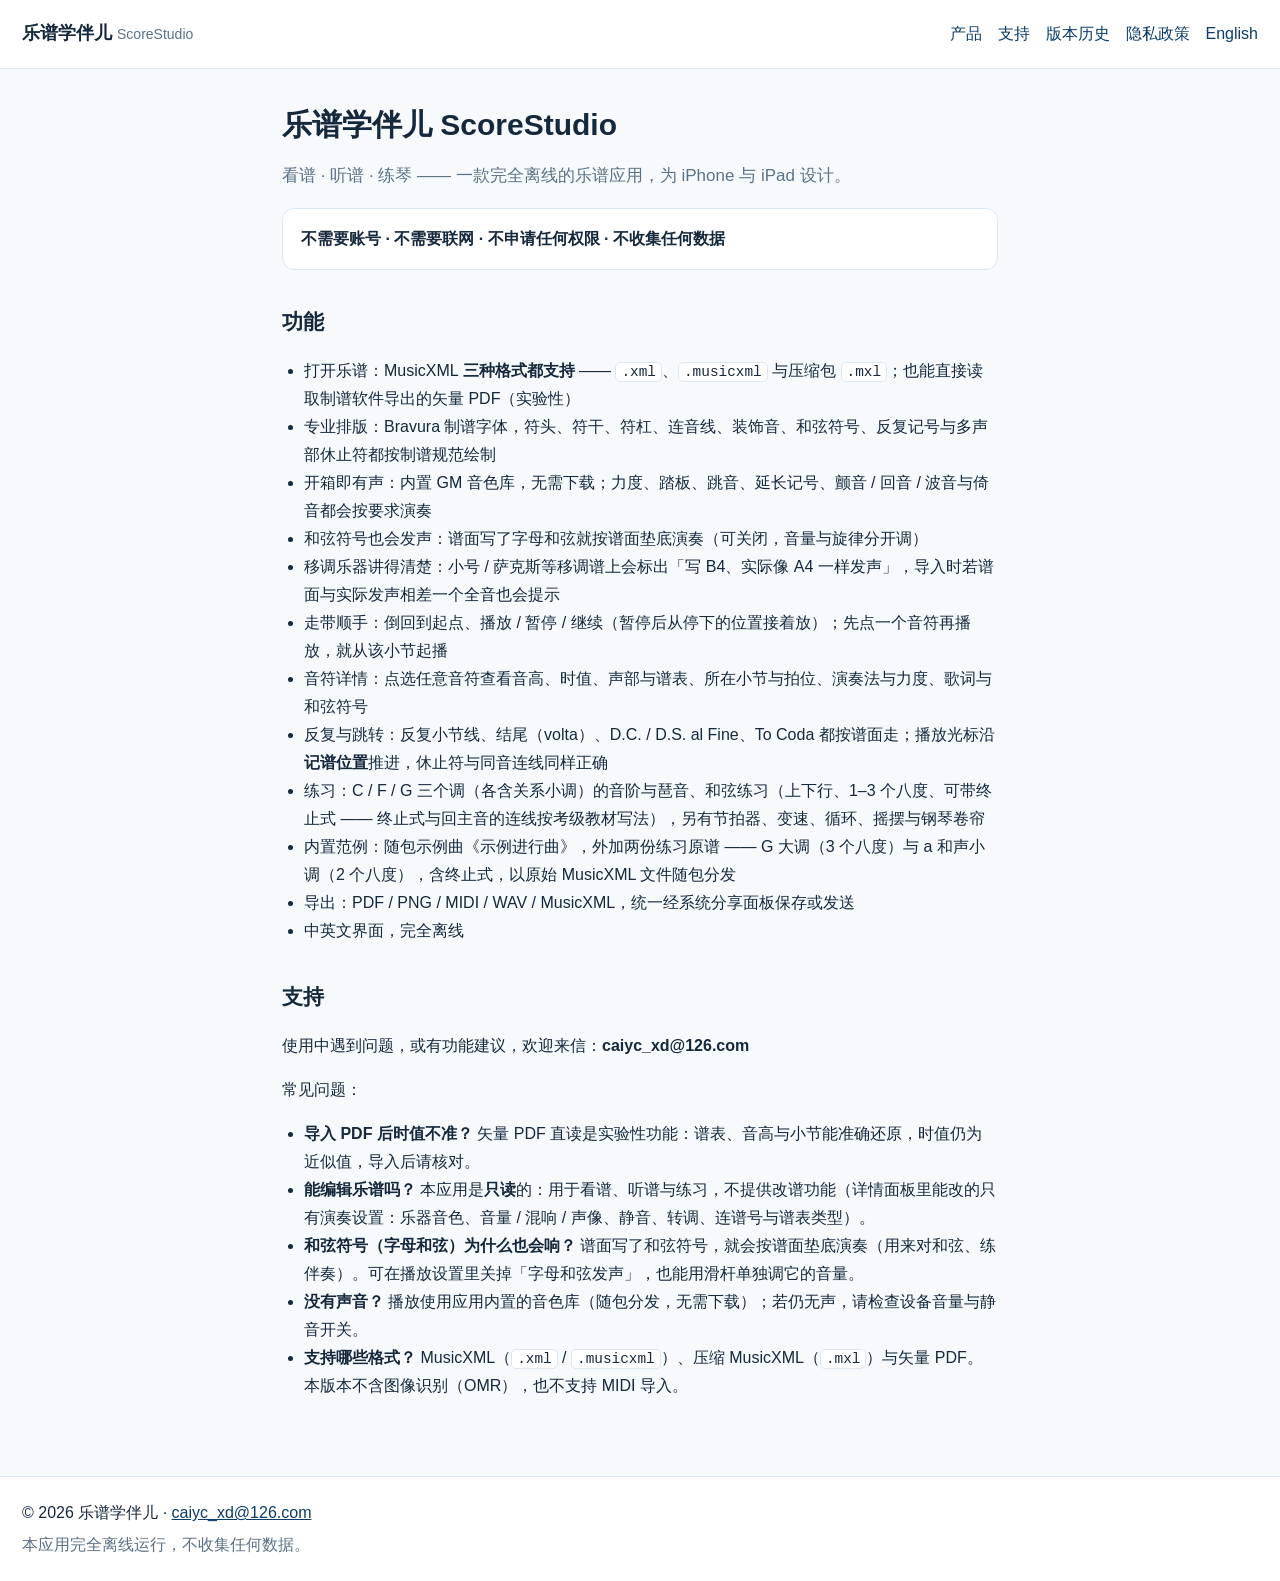
==== index.html @ 413342dc "生产站点：新增版本历史页（记录 1.0 build 8 为原生产版本、1.1 build 1 为待发布），并只注入导航链接（其余内容保持旧版不动）" ====
<!DOCTYPE html>
<html lang="zh-CN">
<head>
<meta charset="utf-8">
<meta name="viewport" content="width=device-width, initial-scale=1">
<title>乐谱学伴儿 ScoreStudio</title>
<meta name="description" content="完全离线的乐谱应用：看谱、听谱、练琴。">
<link rel="stylesheet" href="style.css">
</head>
<body>
<header class="site">
  <a class="brand" href="index.html">乐谱学伴儿 <span>ScoreStudio</span></a>
  <nav>
    <a href="product.html">产品</a>
    <a href="index.html">支持</a>
    <a href="history.html">版本历史</a>
    <a href="privacy.html">隐私政策</a>
    <a href="privacy-en.html">English</a>
  </nav>
</header>
<main>
<h1>乐谱学伴儿 ScoreStudio</h1>
<p class="lead">看谱 · 听谱 · 练琴 —— 一款完全离线的乐谱应用，为 iPhone 与 iPad 设计。</p>
<div class="card">
<strong>不需要账号 · 不需要联网 · 不申请任何权限 · 不收集任何数据</strong>
</div>
<h2>功能</h2>
<ul>
<li>打开乐谱：MusicXML <strong>三种格式都支持</strong> —— <code>.xml</code>、<code>.musicxml</code> 与压缩包 <code>.mxl</code>；也能直接读取制谱软件导出的矢量 PDF（实验性）</li>
<li>专业排版：Bravura 制谱字体，符头、符干、符杠、连音线、装饰音、和弦符号、反复记号与多声部休止符都按制谱规范绘制</li>
<li>开箱即有声：内置 GM 音色库，无需下载；力度、踏板、跳音、延长记号、颤音 / 回音 / 波音与倚音都会按要求演奏</li>
<li>和弦符号也会发声：谱面写了字母和弦就按谱面垫底演奏（可关闭，音量与旋律分开调）</li>
<li>移调乐器讲得清楚：小号 / 萨克斯等移调谱上会标出「写 B4、实际像 A4 一样发声」，导入时若谱面与实际发声相差一个全音也会提示</li>
<li>走带顺手：倒回到起点、播放 / 暂停 / 继续（暂停后从停下的位置接着放）；先点一个音符再播放，就从该小节起播</li>
<li>音符详情：点选任意音符查看音高、时值、声部与谱表、所在小节与拍位、演奏法与力度、歌词与和弦符号</li>
<li>反复与跳转：反复小节线、结尾（volta）、D.C. / D.S. al Fine、To Coda 都按谱面走；播放光标沿<strong>记谱位置</strong>推进，休止符与同音连线同样正确</li>
<li>练习：C / F / G 三个调（各含关系小调）的音阶与琶音、和弦练习（上下行、1–3 个八度、可带终止式 —— 终止式与回主音的连线按考级教材写法），另有节拍器、变速、循环、摇摆与钢琴卷帘</li>
<li>内置范例：随包示例曲《示例进行曲》，外加两份练习原谱 —— G 大调（3 个八度）与 a 和声小调（2 个八度），含终止式，以原始 MusicXML 文件随包分发</li>
<li>导出：PDF / PNG / MIDI / WAV / MusicXML，统一经系统分享面板保存或发送</li>
<li>中英文界面，完全离线</li>
</ul>
<h2>支持</h2>
<p>使用中遇到问题，或有功能建议，欢迎来信：<strong>caiyc_xd@126.com</strong></p>
<p>常见问题：</p>
<ul>
<li><strong>导入 PDF 后时值不准？</strong> 矢量 PDF 直读是实验性功能：谱表、音高与小节能准确还原，时值仍为近似值，导入后请核对。</li>
<li><strong>能编辑乐谱吗？</strong> 本应用是<strong>只读</strong>的：用于看谱、听谱与练习，不提供改谱功能（详情面板里能改的只有演奏设置：乐器音色、音量 / 混响 / 声像、静音、转调、连谱号与谱表类型）。</li>
<li><strong>和弦符号（字母和弦）为什么也会响？</strong> 谱面写了和弦符号，就会按谱面垫底演奏（用来对和弦、练伴奏）。可在播放设置里关掉「字母和弦发声」，也能用滑杆单独调它的音量。</li>
<li><strong>没有声音？</strong> 播放使用应用内置的音色库（随包分发，无需下载）；若仍无声，请检查设备音量与静音开关。</li>
<li><strong>支持哪些格式？</strong> MusicXML（<code>.xml</code> / <code>.musicxml</code>）、压缩 MusicXML（<code>.mxl</code>）与矢量 PDF。本版本不含图像识别（OMR），也不支持 MIDI 导入。</li>
</ul>
</main>
<footer class="site">
  <p>© 2026 乐谱学伴儿 · <a href="mailto:caiyc_xd@126.com">caiyc_xd@126.com</a></p>
  <p class="muted">本应用完全离线运行，不收集任何数据。</p>
</footer>
</body>
</html>
---- style.css ----
/* 乐谱学伴儿 站点样式：轻量、无依赖、深浅色自适应 */
:root {
  --bg: #f7fafd; --fg: #16283c; --muted: #5b7186;
  --accent: #0b3c6b; --card: #ffffff; --line: #dbe6f1;
}
@media (prefers-color-scheme: dark) {
  :root { --bg:#0f1720; --fg:#e6eef7; --muted:#9fb3c8; --accent:#8ec5ff; --card:#16212c; --line:#24313d; }
}
* { box-sizing: border-box; }
body {
  margin: 0; background: var(--bg); color: var(--fg);
  font: 16px/1.75 -apple-system, "SF Pro Text", "PingFang SC", "Helvetica Neue", sans-serif;
}
header.site, footer.site {
  display: flex; gap: 16px; align-items: baseline; flex-wrap: wrap;
  padding: 18px 22px; border-bottom: 1px solid var(--line); background: var(--card);
}
footer.site { border-bottom: 0; border-top: 1px solid var(--line); display: block; color: var(--muted); }
.brand { font-weight: 700; font-size: 18px; color: var(--fg); text-decoration: none; }
.brand span { color: var(--muted); font-weight: 400; font-size: 14px; }
header nav { margin-left: auto; display: flex; gap: 16px; }
header nav a { color: var(--accent); text-decoration: none; }
main { max-width: 760px; margin: 0 auto; padding: 28px 22px 60px; }
img { max-width: 100%; height: auto; border-radius: 10px; border: 1px solid var(--line);
      margin: 10px 0; display: block; }
h1 { font-size: 30px; line-height: 1.3; margin: 8px 0 6px; }
h2 { font-size: 21px; margin: 34px 0 10px; }
h3 { font-size: 17px; margin: 24px 0 8px; }
p, li { color: var(--fg); }
code { background: var(--card); border: 1px solid var(--line); border-radius: 5px; padding: 1px 5px; font-size: 90%; }
a { color: var(--accent); }
ul { padding-left: 22px; }
.lead { color: var(--muted); font-size: 17px; }
.card {
  background: var(--card); border: 1px solid var(--line); border-radius: 12px;
  padding: 16px 18px; margin: 18px 0;
}
.muted { color: var(--muted); }
footer.site p { margin: 4px 0; }
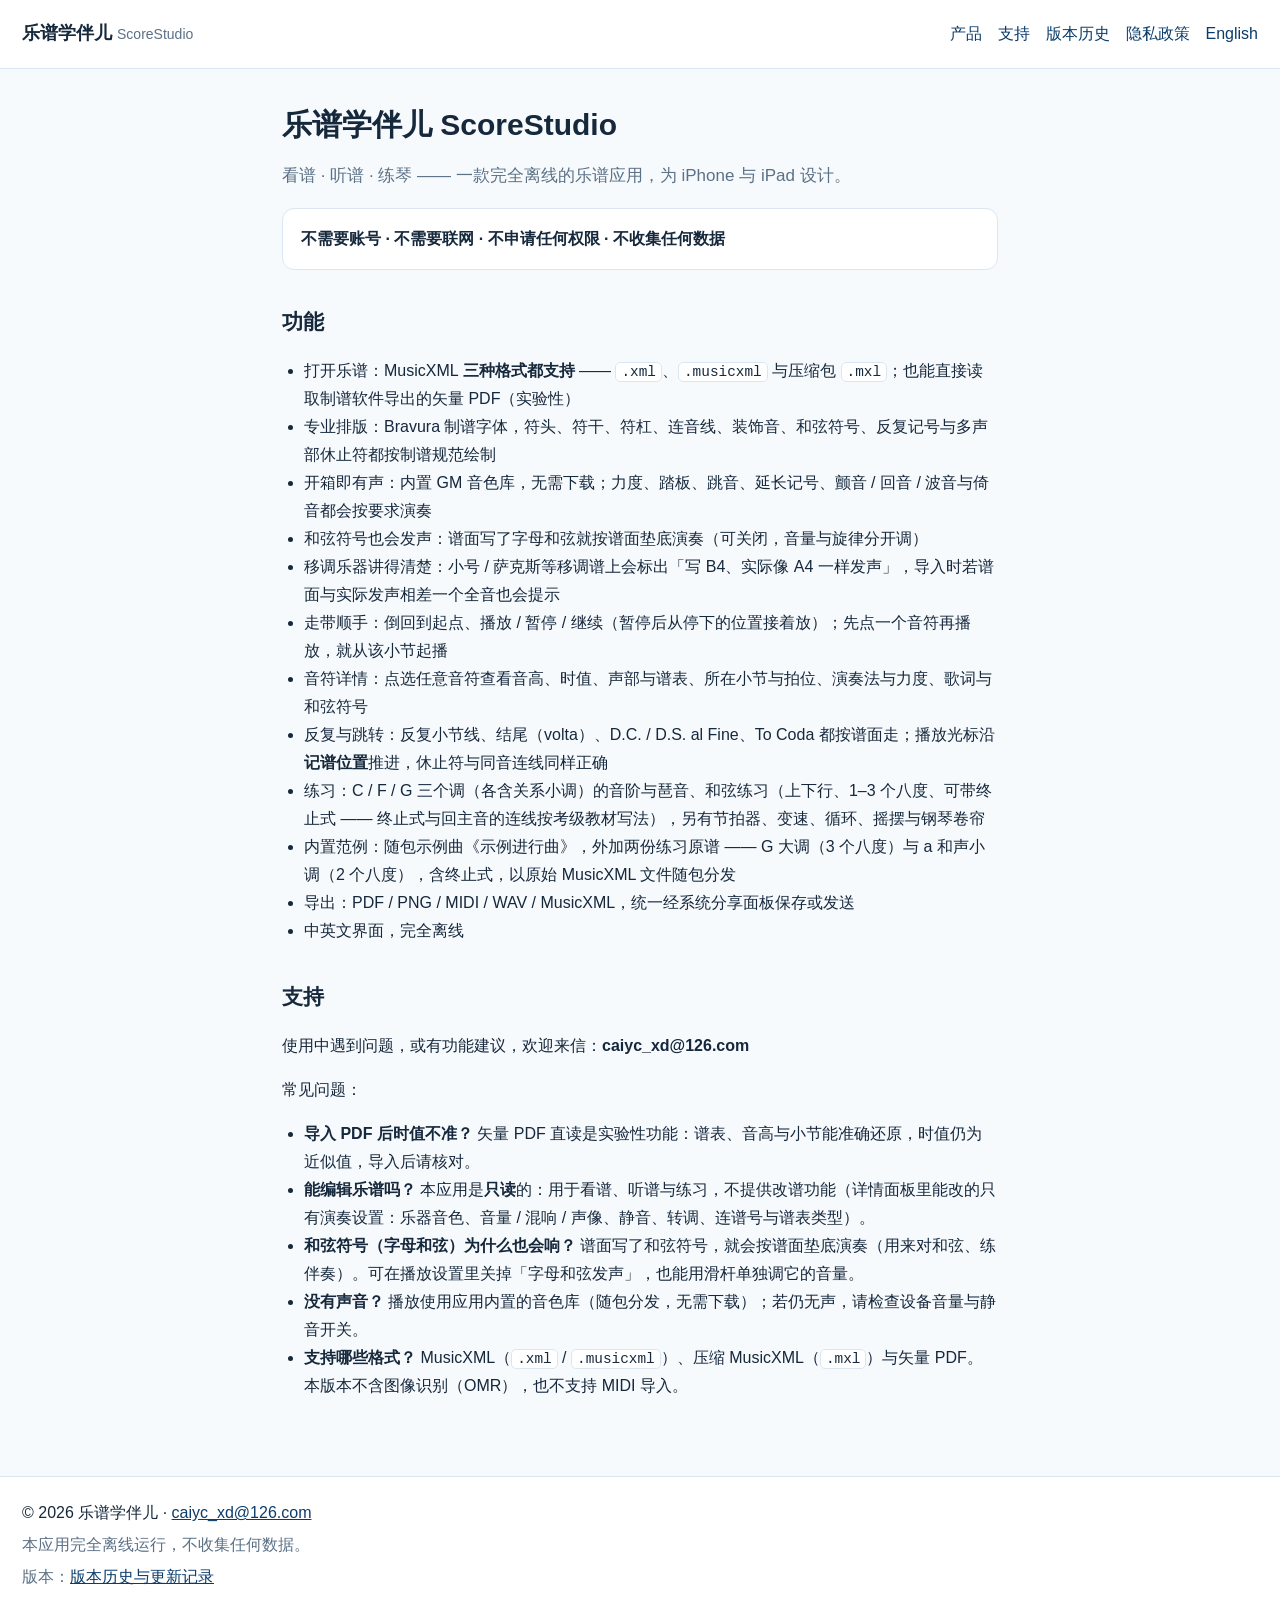
==== commit 352aae90: "部署：2026-10-04 16:03 由 Tools/Pages/build.py 生成" ====
--- a/index.html
+++ b/index.html
@@ -53,6 +53,7 @@
 <footer class="site">
   <p>© 2026 乐谱学伴儿 · <a href="mailto:caiyc_xd@126.com">caiyc_xd@126.com</a></p>
   <p class="muted">本应用完全离线运行，不收集任何数据。</p>
+  <p class="muted">版本：<a href="history.html">版本历史与更新记录</a></p>
 </footer>
 </body>
 </html>
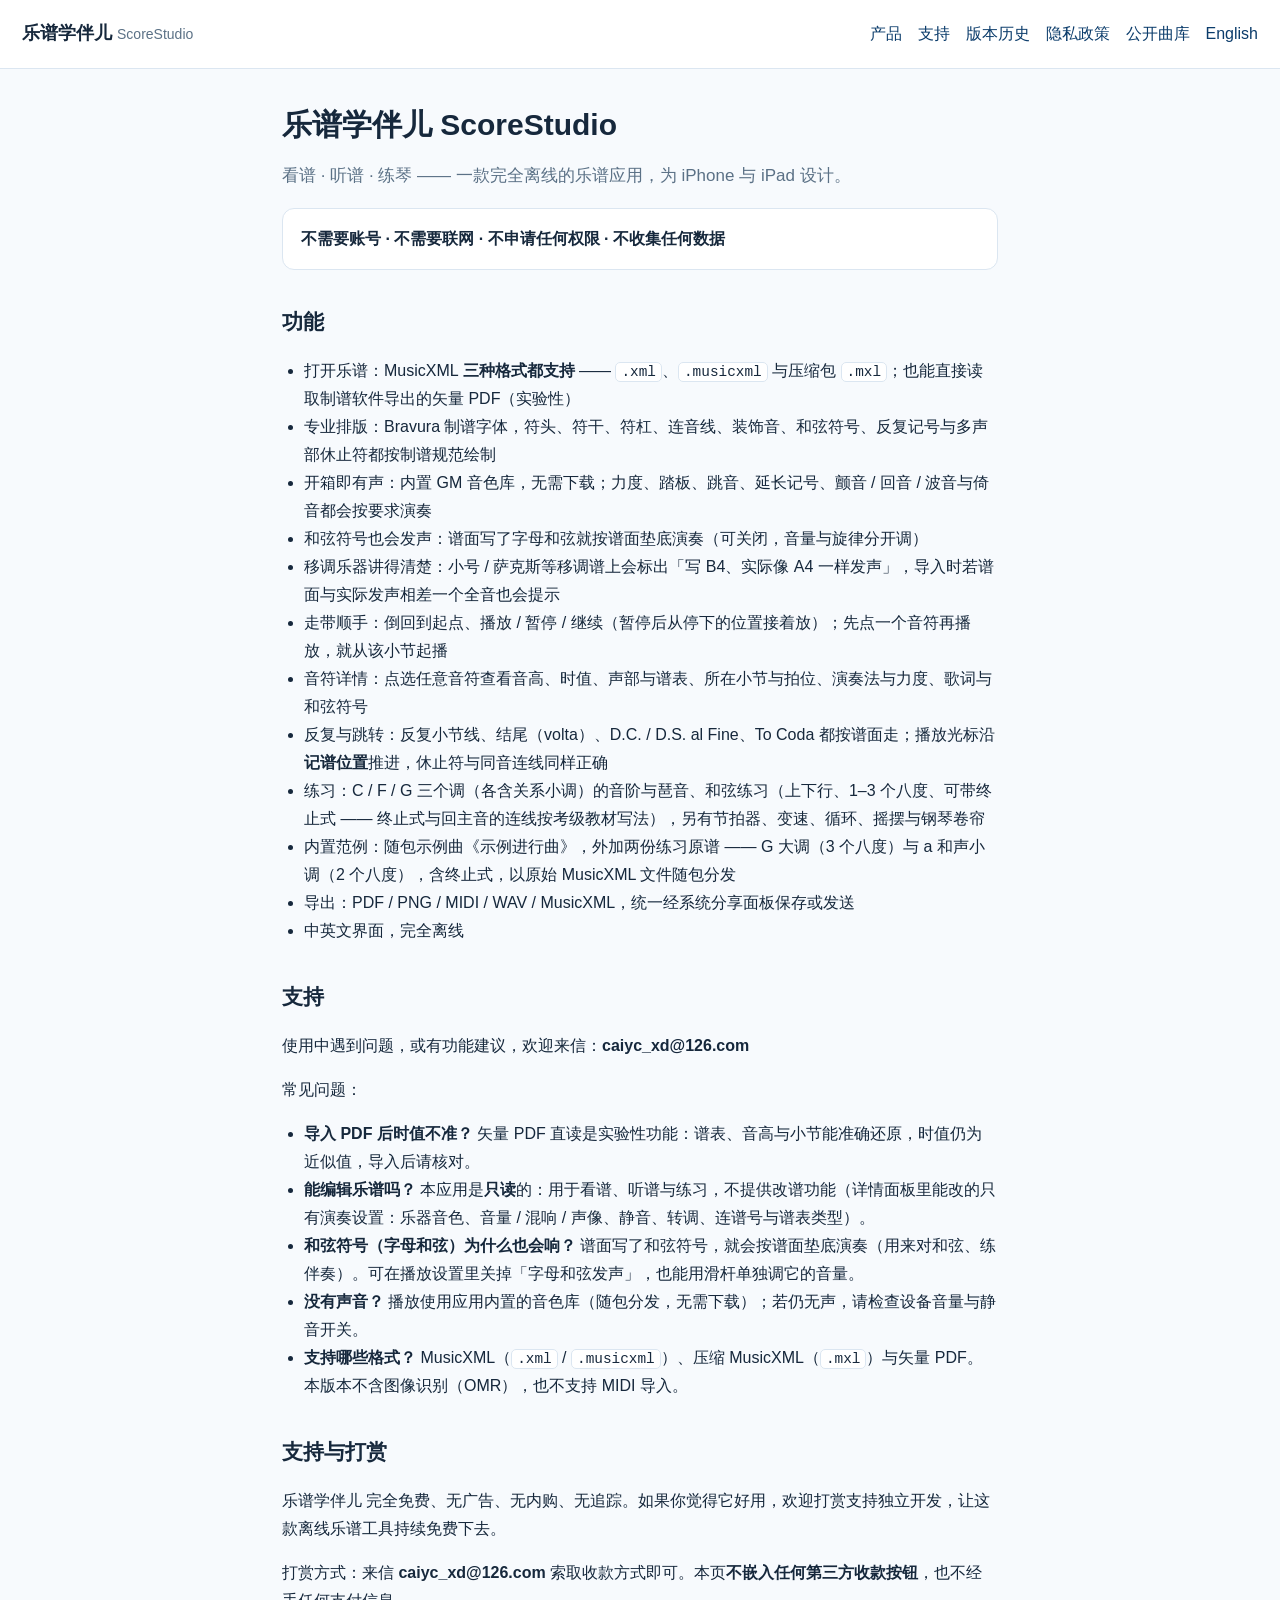
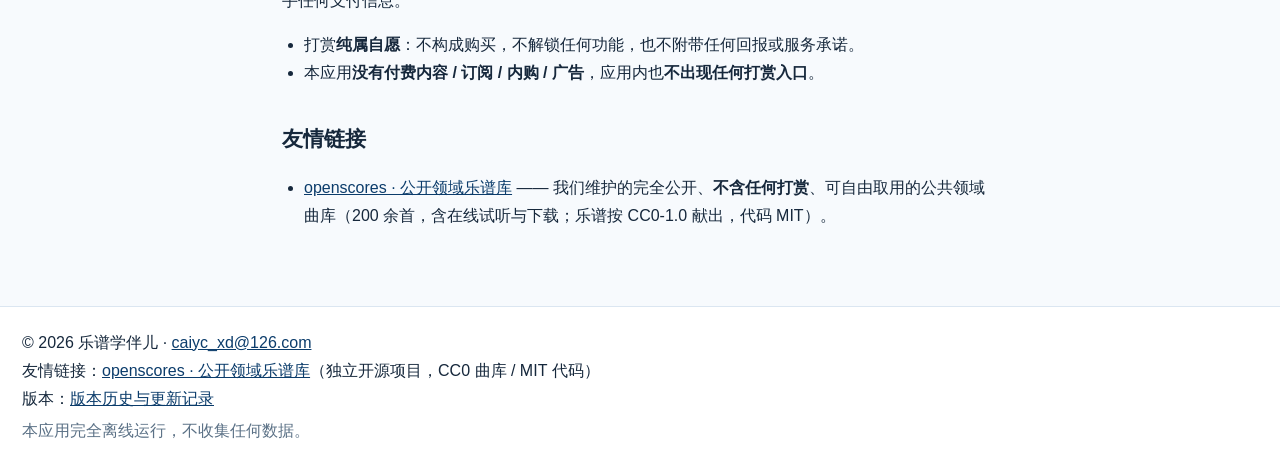
==== commit 5eb42f51: "部署：2026-10-05 23:28 由 Tools/Pages/build.py 生成" ====
--- a/index.html
+++ b/index.html
@@ -15,6 +15,7 @@
     <a href="index.html">支持</a>
     <a href="history.html">版本历史</a>
     <a href="privacy.html">隐私政策</a>
+    <a href="https://caiyc-xd.github.io/openscores/" rel="noopener">公开曲库</a>
     <a href="privacy-en.html">English</a>
   </nav>
 </header>
@@ -49,11 +50,21 @@
 <li><strong>没有声音？</strong> 播放使用应用内置的音色库（随包分发，无需下载）；若仍无声，请检查设备音量与静音开关。</li>
 <li><strong>支持哪些格式？</strong> MusicXML（<code>.xml</code> / <code>.musicxml</code>）、压缩 MusicXML（<code>.mxl</code>）与矢量 PDF。本版本不含图像识别（OMR），也不支持 MIDI 导入。</li>
 </ul>
+<h2>支持与打赏</h2>
+<p>乐谱学伴儿 完全免费、无广告、无内购、无追踪。如果你觉得它好用，欢迎打赏支持独立开发，让这款离线乐谱工具持续免费下去。</p>
+<p>打赏方式：来信 <strong>caiyc_xd@126.com</strong> 索取收款方式即可。本页<strong>不嵌入任何第三方收款按钮</strong>，也不经手任何支付信息。</p>
+<ul>
+<li>打赏<strong>纯属自愿</strong>：不构成购买，不解锁任何功能，也不附带任何回报或服务承诺。</li>
+<li>本应用<strong>没有付费内容 / 订阅 / 内购 / 广告</strong>，应用内也<strong>不出现任何打赏入口</strong>。</li>
+</ul>
+<h2>友情链接</h2>
+<ul>
+<li><a href="https://caiyc-xd.github.io/openscores/">openscores · 公开领域乐谱库</a> —— 我们维护的完全公开、<strong>不含任何打赏</strong>、可自由取用的公共领域曲库（200 余首，含在线试听与下载；乐谱按 CC0-1.0 献出，代码 MIT）。</li>
+</ul>
 </main>
 <footer class="site">
-  <p>© 2026 乐谱学伴儿 · <a href="mailto:caiyc_xd@126.com">caiyc_xd@126.com</a></p>
+  <p>© 2026 乐谱学伴儿 · <a href="mailto:caiyc_xd@126.com">caiyc_xd@126.com</a><br>友情链接：<a href="https://caiyc-xd.github.io/openscores/" rel="noopener">openscores · 公开领域乐谱库</a>（独立开源项目，CC0 曲库 / MIT 代码）<br>版本：<a href="history.html">版本历史与更新记录</a></p>
   <p class="muted">本应用完全离线运行，不收集任何数据。</p>
-  <p class="muted">版本：<a href="history.html">版本历史与更新记录</a></p>
 </footer>
 </body>
 </html>
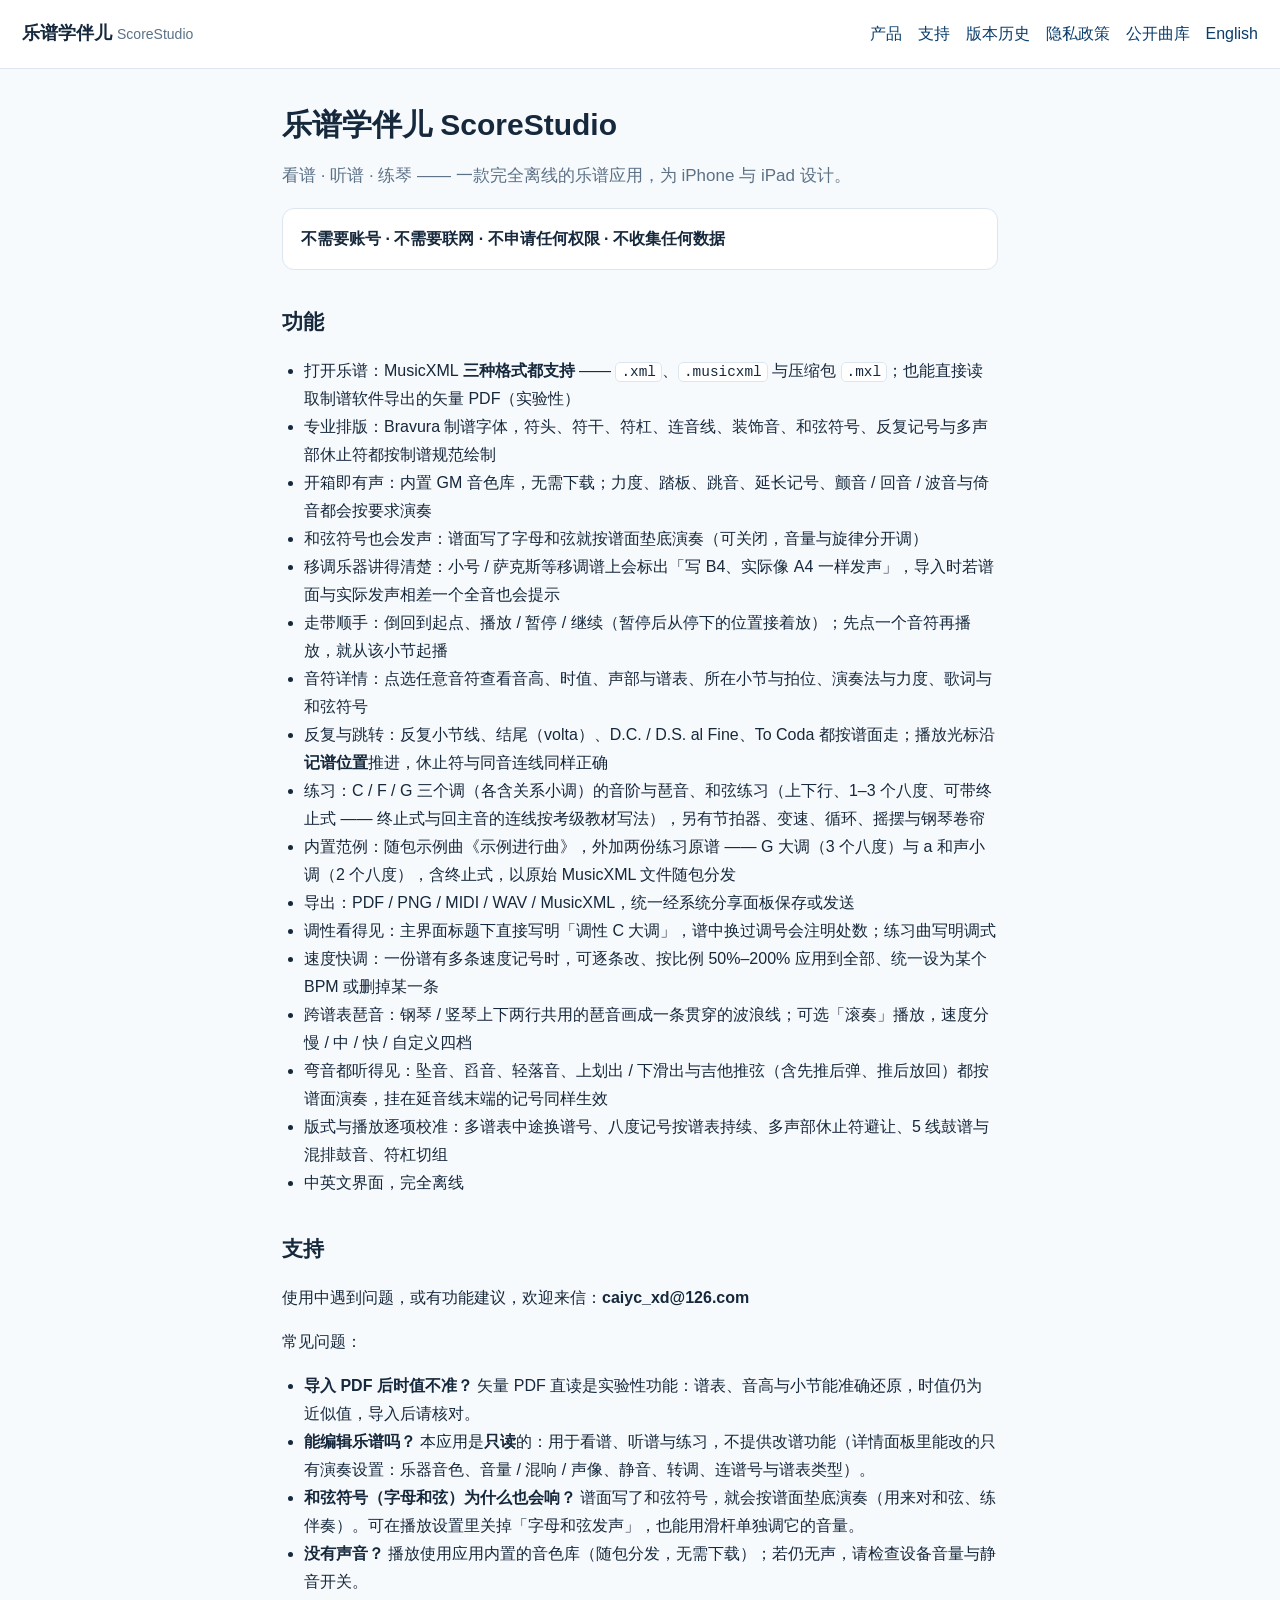
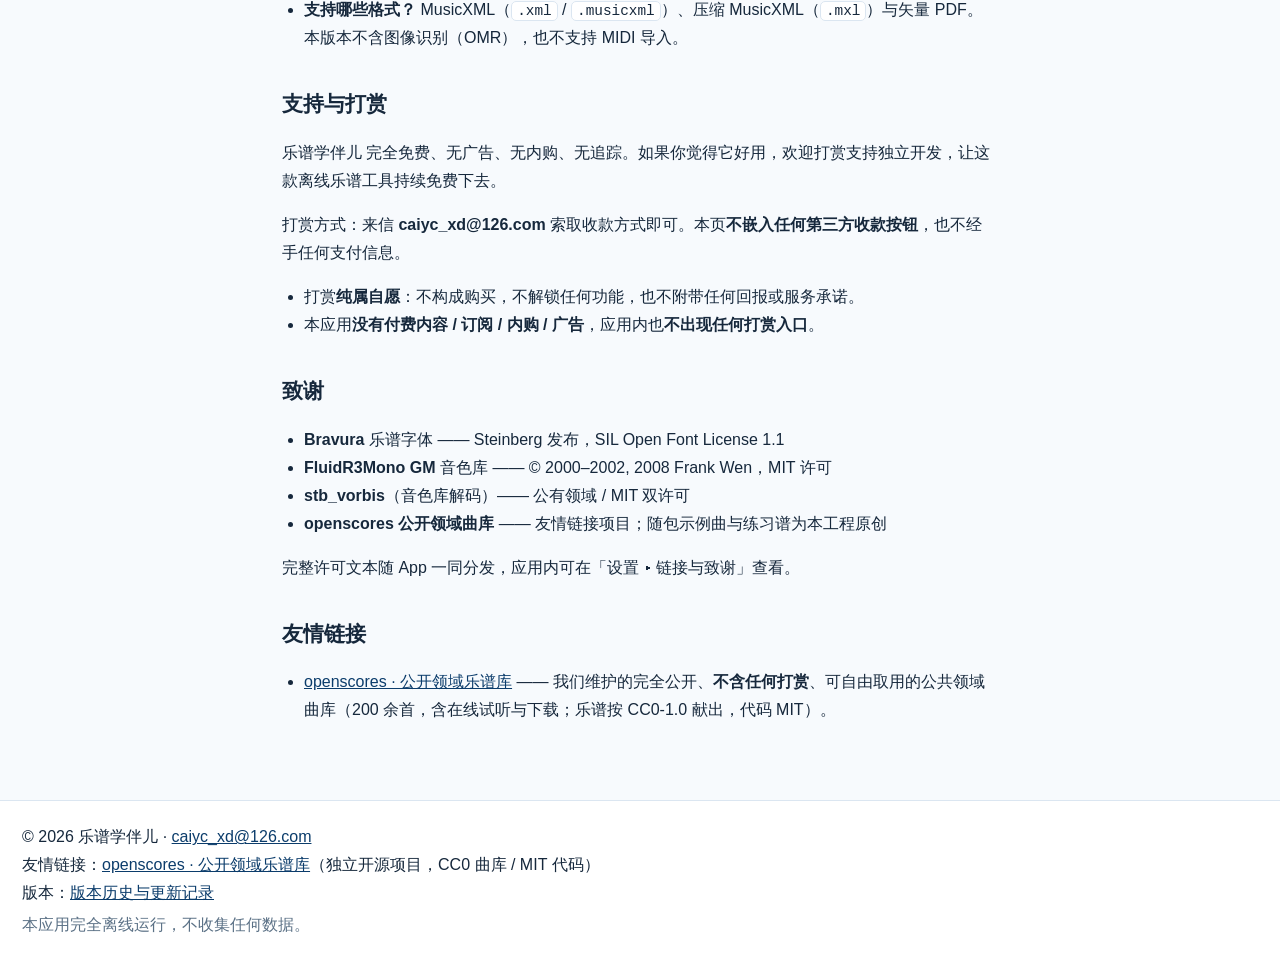
==== commit 6c8fb3d3: "部署：2026-11-14 21:13 由 Tools/Pages/build.py 生成" ====
--- a/index.html
+++ b/index.html
@@ -6,6 +6,25 @@
 <title>乐谱学伴儿 ScoreStudio</title>
 <meta name="description" content="完全离线的乐谱应用：看谱、听谱、练琴。">
 <link rel="stylesheet" href="style.css">
+<link rel="icon" href="data:image/svg+xml,%3Csvg xmlns='http://www.w3.org/2000/svg' viewBox='0 0 64 64'%3E%3Crect width='64' height='64' rx='14' fill='%230b3c6b'/%3E%3Ctext x='32' y='47' font-size='40' text-anchor='middle' fill='%23ffffff'%3E%E2%99%AA%3C/text%3E%3C/svg%3E">
+<meta name="referrer-policy" content="strict-origin-when-cross-origin">
+<meta name="theme-color" media="(prefers-color-scheme: light)" content="#f7fafd">
+<meta name="theme-color" media="(prefers-color-scheme: dark)" content="#0f1720">
+<link rel="canonical" href="https://caiyc-xd.github.io/ss-privacy/">
+<link rel="alternate" hreflang="en" href="https://caiyc-xd.github.io/ss-privacy/support-en.html">
+<link rel="alternate" hreflang="zh-CN" href="https://caiyc-xd.github.io/ss-privacy/">
+<meta property="og:type" content="website">
+<meta property="og:site_name" content="乐谱学伴儿 ScoreStudio">
+<meta property="og:title" content="乐谱学伴儿 ScoreStudio">
+<meta property="og:description" content="完全离线的乐谱应用：看谱、听谱、练琴。">
+<meta property="og:url" content="https://caiyc-xd.github.io/ss-privacy/">
+<meta property="og:image" content="https://caiyc-xd.github.io/ss-privacy/og-image.png">
+<meta property="og:image:width" content="1200">
+<meta property="og:image:height" content="630">
+<meta property="og:image:alt" content="乐谱学伴儿 ScoreStudio">
+<meta property="og:locale" content="zh_CN">
+<meta property="og:locale:alternate" content="en_US">
+<meta name="twitter:card" content="summary_large_image">
 </head>
 <body>
 <header class="site">
@@ -16,7 +35,7 @@
     <a href="history.html">版本历史</a>
     <a href="privacy.html">隐私政策</a>
     <a href="https://caiyc-xd.github.io/openscores/" rel="noopener">公开曲库</a>
-    <a href="privacy-en.html">English</a>
+    <a href="support-en.html">English</a>
   </nav>
 </header>
 <main>
@@ -38,6 +57,11 @@
 <li>练习：C / F / G 三个调（各含关系小调）的音阶与琶音、和弦练习（上下行、1–3 个八度、可带终止式 —— 终止式与回主音的连线按考级教材写法），另有节拍器、变速、循环、摇摆与钢琴卷帘</li>
 <li>内置范例：随包示例曲《示例进行曲》，外加两份练习原谱 —— G 大调（3 个八度）与 a 和声小调（2 个八度），含终止式，以原始 MusicXML 文件随包分发</li>
 <li>导出：PDF / PNG / MIDI / WAV / MusicXML，统一经系统分享面板保存或发送</li>
+<li>调性看得见：主界面标题下直接写明「调性 C 大调」，谱中换过调号会注明处数；练习曲写明调式</li>
+<li>速度快调：一份谱有多条速度记号时，可逐条改、按比例 50%–200% 应用到全部、统一设为某个 BPM 或删掉某一条</li>
+<li>跨谱表琶音：钢琴 / 竖琴上下两行共用的琶音画成一条贯穿的波浪线；可选「滚奏」播放，速度分慢 / 中 / 快 / 自定义四档</li>
+<li>弯音都听得见：坠音、舀音、轻落音、上划出 / 下滑出与吉他推弦（含先推后弹、推后放回）都按谱面演奏，挂在延音线末端的记号同样生效</li>
+<li>版式与播放逐项校准：多谱表中途换谱号、八度记号按谱表持续、多声部休止符避让、5 线鼓谱与混排鼓音、符杠切组</li>
 <li>中英文界面，完全离线</li>
 </ul>
 <h2>支持</h2>
@@ -57,6 +81,14 @@
 <li>打赏<strong>纯属自愿</strong>：不构成购买，不解锁任何功能，也不附带任何回报或服务承诺。</li>
 <li>本应用<strong>没有付费内容 / 订阅 / 内购 / 广告</strong>，应用内也<strong>不出现任何打赏入口</strong>。</li>
 </ul>
+<h2>致谢</h2>
+<ul>
+<li><strong>Bravura</strong> 乐谱字体 —— Steinberg 发布，SIL Open Font License 1.1</li>
+<li><strong>FluidR3Mono GM</strong> 音色库 —— © 2000–2002, 2008 Frank Wen，MIT 许可</li>
+<li><strong>stb_vorbis</strong>（音色库解码）—— 公有领域 / MIT 双许可</li>
+<li><strong>openscores 公开领域曲库</strong> —— 友情链接项目；随包示例曲与练习谱为本工程原创</li>
+</ul>
+<p>完整许可文本随 App 一同分发，应用内可在「设置 ▸ 链接与致谢」查看。</p>
 <h2>友情链接</h2>
 <ul>
 <li><a href="https://caiyc-xd.github.io/openscores/">openscores · 公开领域乐谱库</a> —— 我们维护的完全公开、<strong>不含任何打赏</strong>、可自由取用的公共领域曲库（200 余首，含在线试听与下载；乐谱按 CC0-1.0 献出，代码 MIT）。</li>
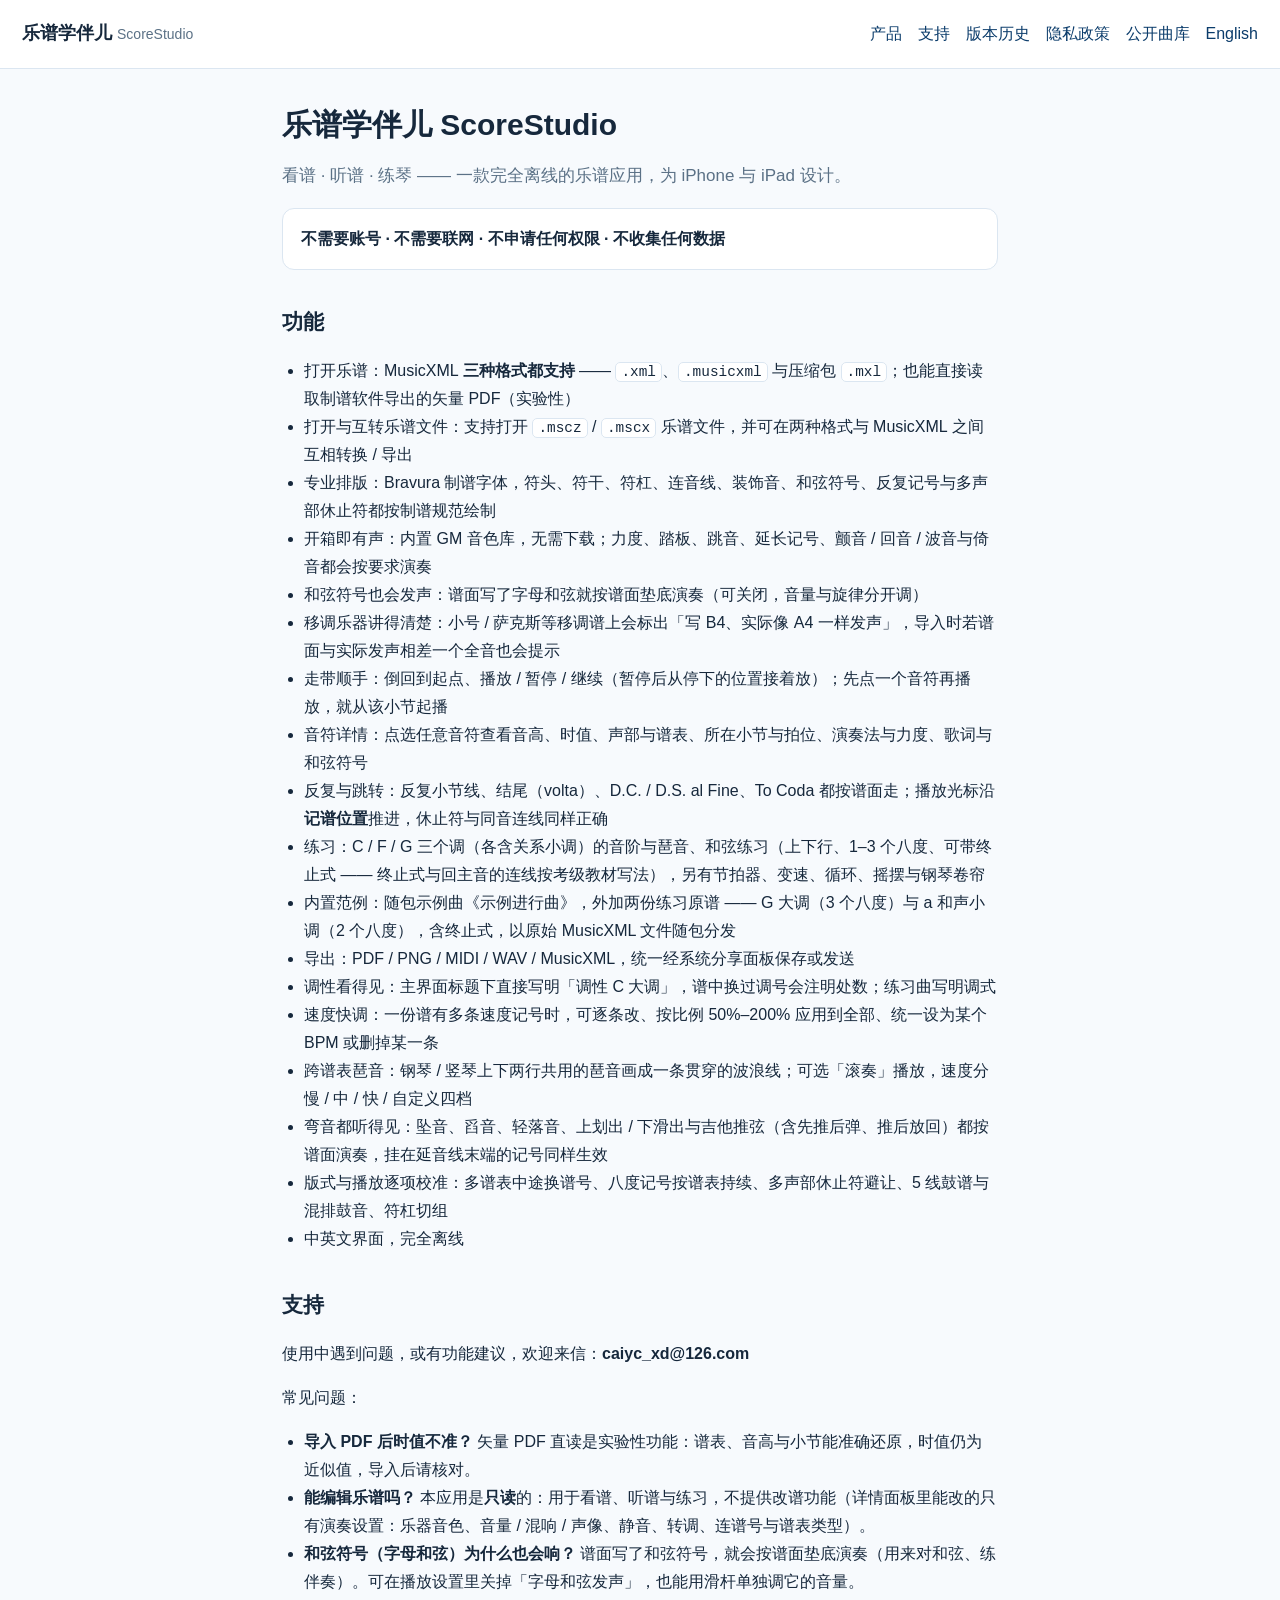
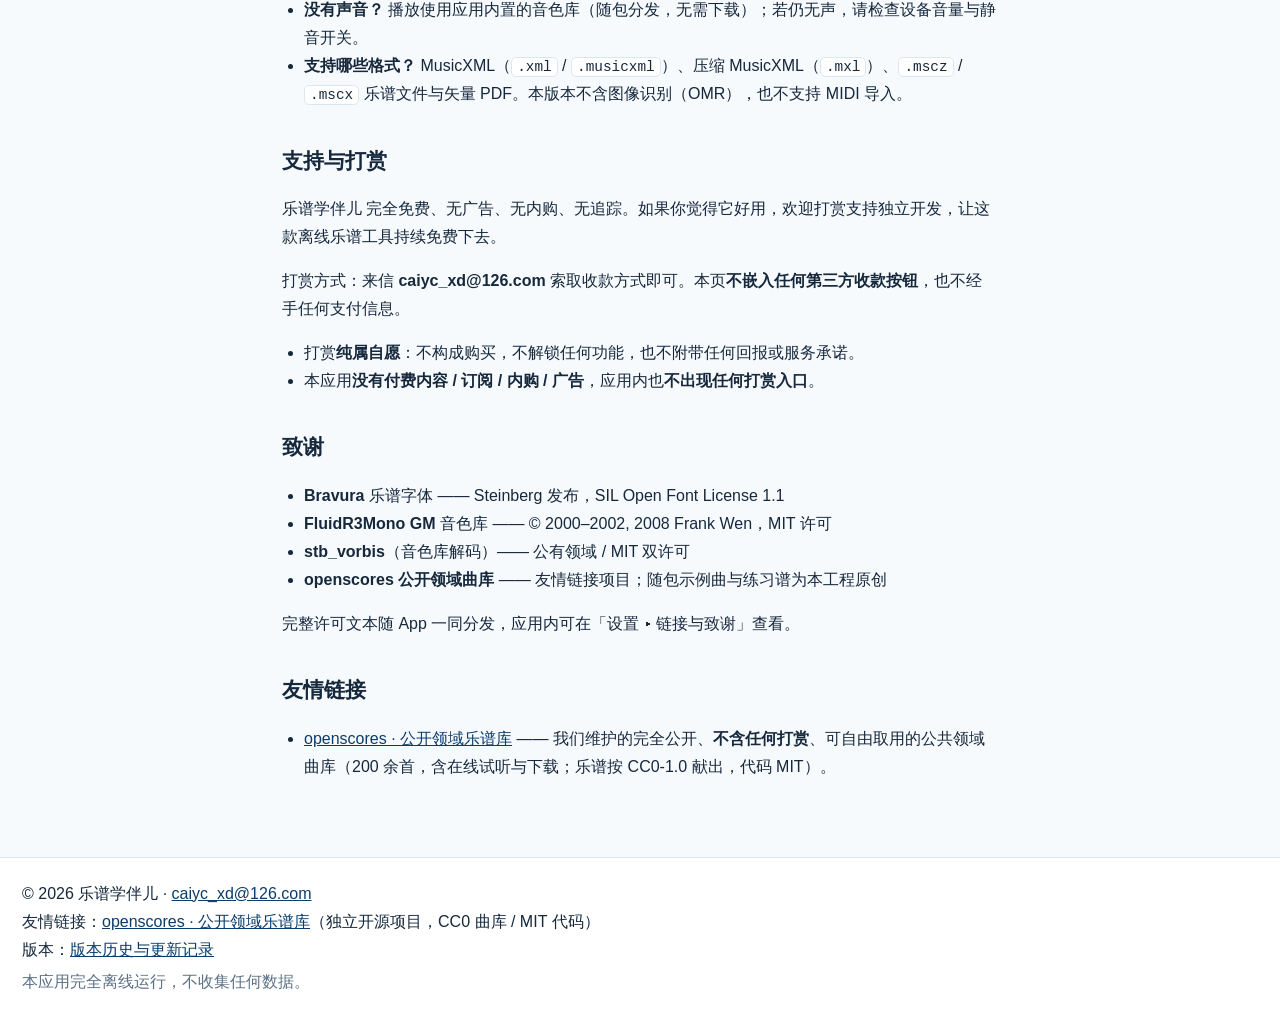
==== commit c3180817: "部署：2026-11-14 21:29 由 Tools/Pages/build.py 生成" ====
--- a/index.html
+++ b/index.html
@@ -47,6 +47,7 @@
 <h2>功能</h2>
 <ul>
 <li>打开乐谱：MusicXML <strong>三种格式都支持</strong> —— <code>.xml</code>、<code>.musicxml</code> 与压缩包 <code>.mxl</code>；也能直接读取制谱软件导出的矢量 PDF（实验性）</li>
+<li>打开与互转乐谱文件：支持打开 <code>.mscz</code> / <code>.mscx</code> 乐谱文件，并可在两种格式与 MusicXML 之间互相转换 / 导出</li>
 <li>专业排版：Bravura 制谱字体，符头、符干、符杠、连音线、装饰音、和弦符号、反复记号与多声部休止符都按制谱规范绘制</li>
 <li>开箱即有声：内置 GM 音色库，无需下载；力度、踏板、跳音、延长记号、颤音 / 回音 / 波音与倚音都会按要求演奏</li>
 <li>和弦符号也会发声：谱面写了字母和弦就按谱面垫底演奏（可关闭，音量与旋律分开调）</li>
@@ -72,7 +73,7 @@
 <li><strong>能编辑乐谱吗？</strong> 本应用是<strong>只读</strong>的：用于看谱、听谱与练习，不提供改谱功能（详情面板里能改的只有演奏设置：乐器音色、音量 / 混响 / 声像、静音、转调、连谱号与谱表类型）。</li>
 <li><strong>和弦符号（字母和弦）为什么也会响？</strong> 谱面写了和弦符号，就会按谱面垫底演奏（用来对和弦、练伴奏）。可在播放设置里关掉「字母和弦发声」，也能用滑杆单独调它的音量。</li>
 <li><strong>没有声音？</strong> 播放使用应用内置的音色库（随包分发，无需下载）；若仍无声，请检查设备音量与静音开关。</li>
-<li><strong>支持哪些格式？</strong> MusicXML（<code>.xml</code> / <code>.musicxml</code>）、压缩 MusicXML（<code>.mxl</code>）与矢量 PDF。本版本不含图像识别（OMR），也不支持 MIDI 导入。</li>
+<li><strong>支持哪些格式？</strong> MusicXML（<code>.xml</code> / <code>.musicxml</code>）、压缩 MusicXML（<code>.mxl</code>）、<code>.mscz</code> / <code>.mscx</code> 乐谱文件与矢量 PDF。本版本不含图像识别（OMR），也不支持 MIDI 导入。</li>
 </ul>
 <h2>支持与打赏</h2>
 <p>乐谱学伴儿 完全免费、无广告、无内购、无追踪。如果你觉得它好用，欢迎打赏支持独立开发，让这款离线乐谱工具持续免费下去。</p>
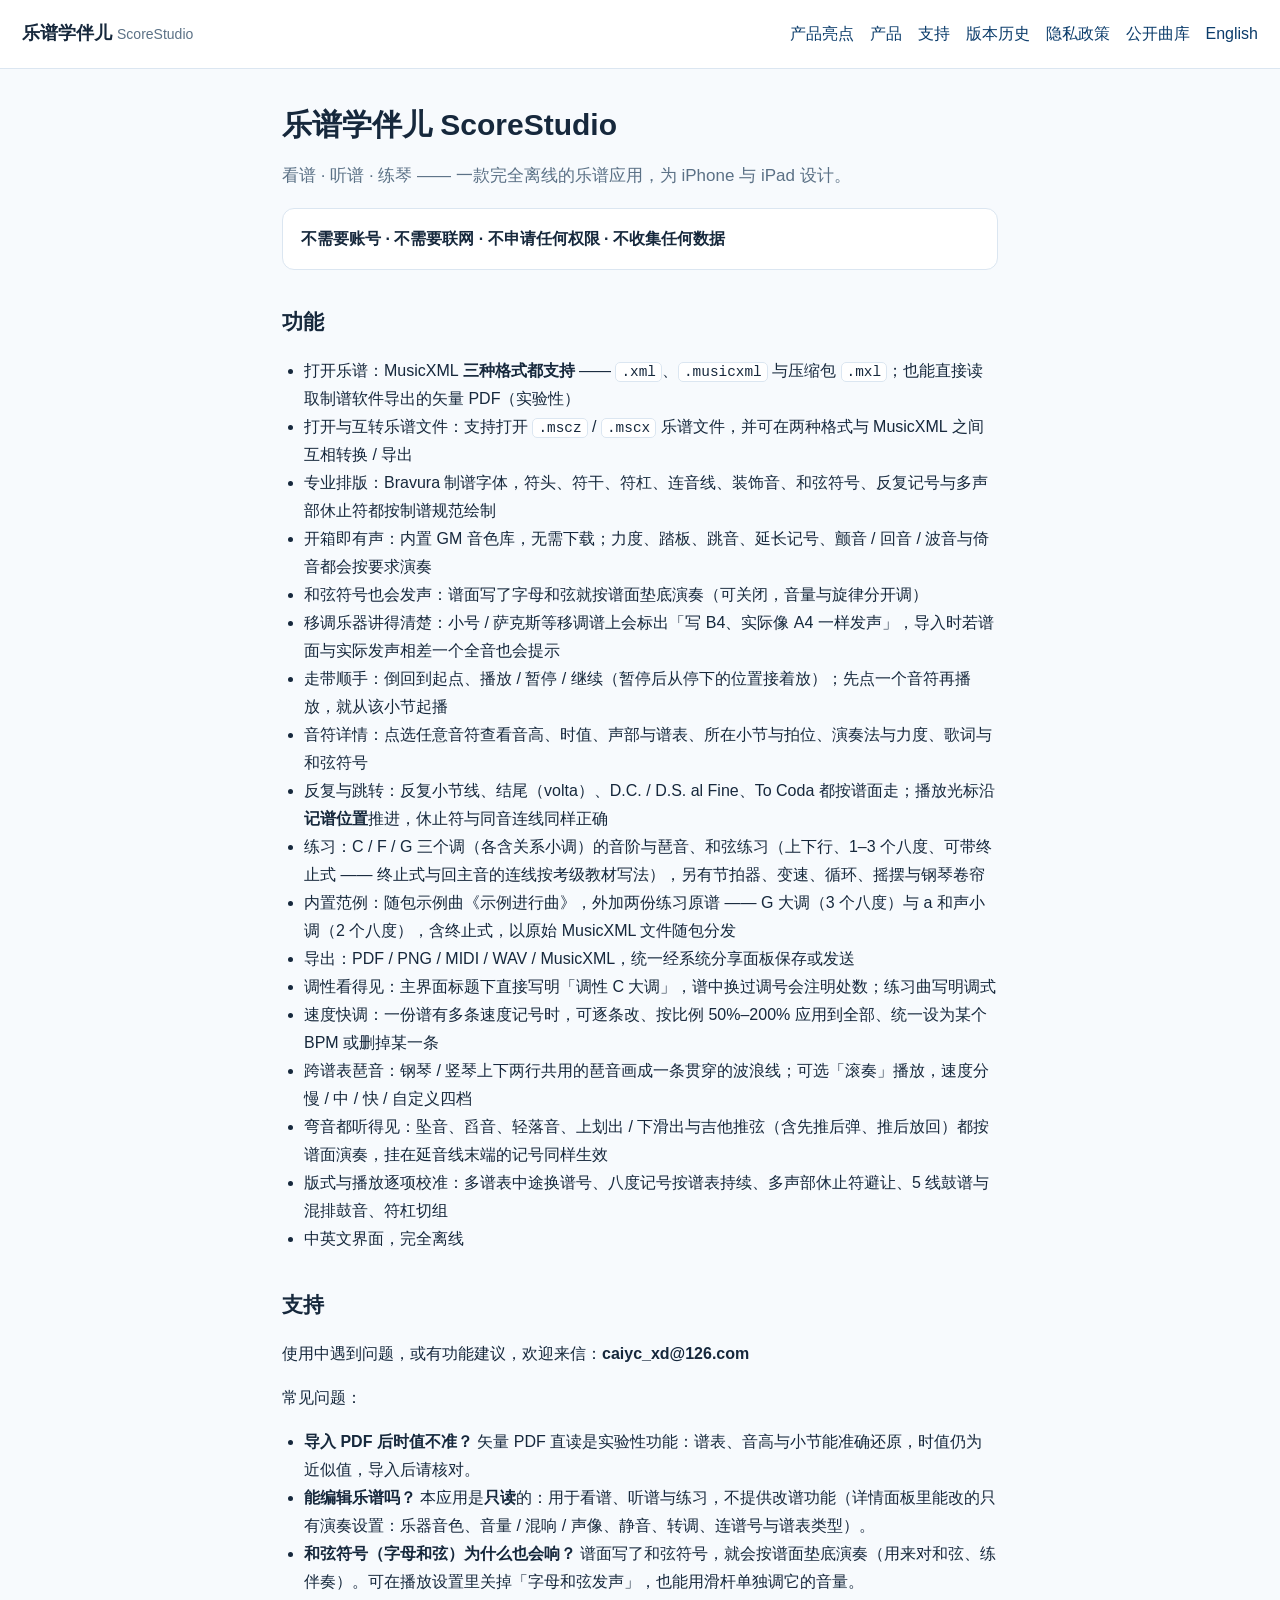
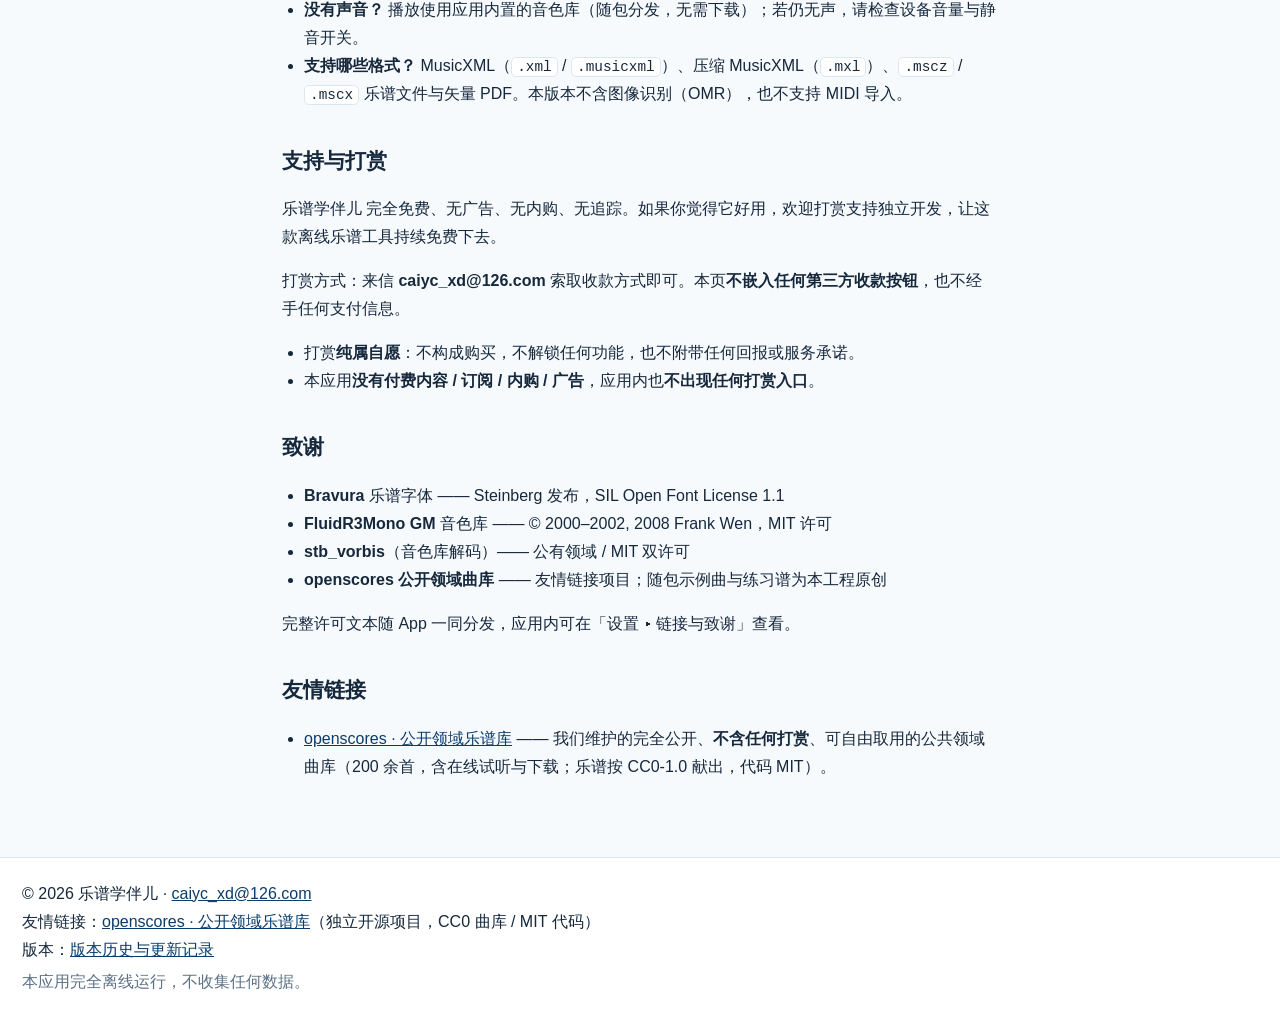
==== commit 3eff43ba: "部署：2026-11-17 10:22 由 Tools/Pages/build.py 生成" ====
--- a/index.html
+++ b/index.html
@@ -30,6 +30,7 @@
 <header class="site">
   <a class="brand" href="index.html">乐谱学伴儿 <span>ScoreStudio</span></a>
   <nav>
+    <a href="promo.html">产品亮点</a>
     <a href="product.html">产品</a>
     <a href="index.html">支持</a>
     <a href="history.html">版本历史</a>
